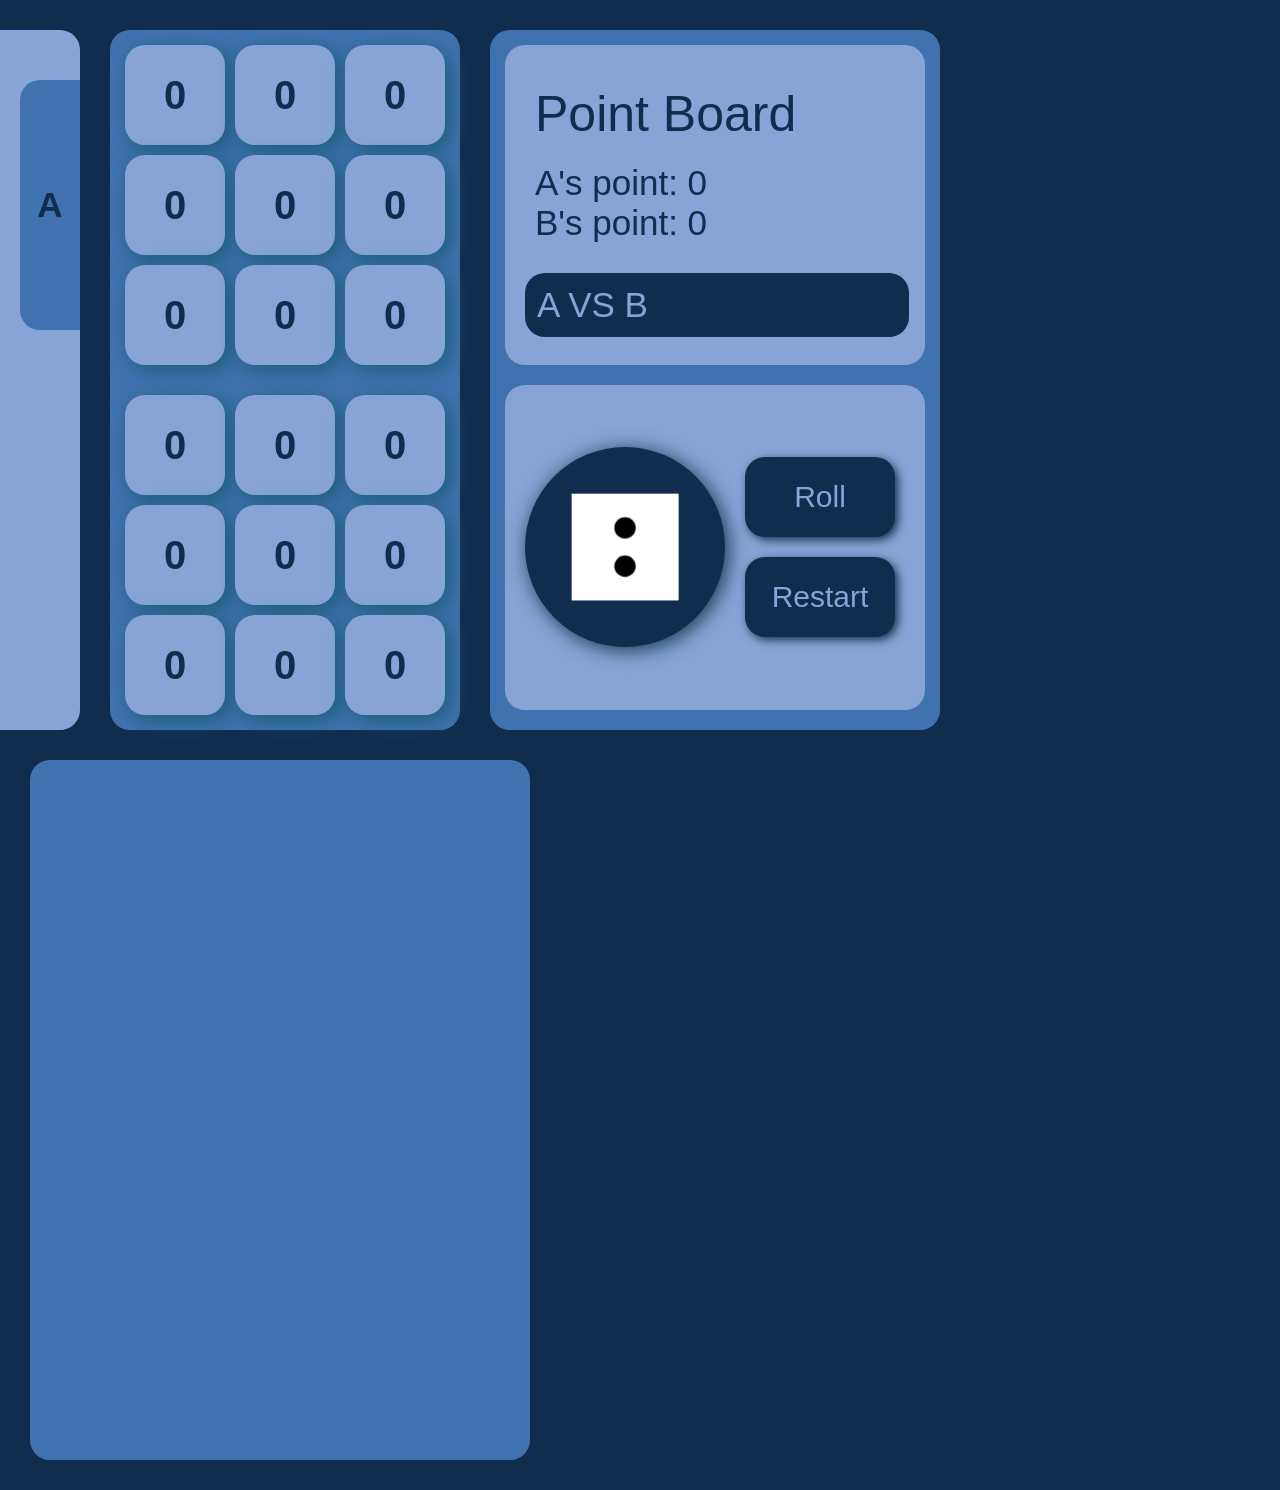
==== game.html @ e393f09f "Add files via upload" ====
<!DOCTYPE html>
<html lang="en">

<head>
    <meta charset="UTF-8">
    <meta http-equiv="X-UA-Compatible" content="IE=edge">
    <meta name="viewport" content="width=device-width, initial-scale=1.0">
    <title>Document</title>
    <script src="game.js"></script>
    <script src="dice.js"></script>
    <link rel="stylesheet" href="css/game.css">
</head>

<body>
    <!-- 主界面 -->
    <div class="main">
        <!-- 左部状态栏 提示当前是谁的回合 -->
        <div class="bar">
            <button class="whoround" id="who_A">A</button>
            <button class="whoround" id="who_B"></button>
        </div>
        <!-- 棋盘 -->
        <div class="playboard">
            <div class="A">
                <ul>
                    <li><button id="A_1" onclick="put_num_A(id,0,0)">0</button></li>
                    <li><button id="A_2" onclick="put_num_A(id,0,1)">0</button></li>
                    <li><button id="A_3" onclick="put_num_A(id,0,2)">0</button></li>
                    <li><button id="A_4" onclick="put_num_A(id,1,0)">0</button></li>
                    <li><button id="A_5" onclick="put_num_A(id,1,1)">0</button></li>
                    <li><button id="A_6" onclick="put_num_A(id,1,2)">0</button></li>
                    <li><button id="A_7" onclick="put_num_A(id,2,0)">0</button></li>
                    <li><button id="A_8" onclick="put_num_A(id,2,1)">0</button></li>
                    <li><button id="A_9" onclick="put_num_A(id,2,2)">0</button></li>
                </ul>
            </div>
            <div class="B">
                <ul>
                    <li><button id="B_1" onclick="put_num_B(id,0,0)">0</button></li>
                    <li><button id="B_2" onclick="put_num_B(id,0,1)">0</button></li>
                    <li><button id="B_3" onclick="put_num_B(id,0,2)">0</button></li>
                    <li><button id="B_4" onclick="put_num_B(id,1,0)">0</button></li>
                    <li><button id="B_5" onclick="put_num_B(id,1,1)">0</button></li>
                    <li><button id="B_6" onclick="put_num_B(id,1,2)">0</button></li>
                    <li><button id="B_7" onclick="put_num_B(id,2,0)">0</button></li>
                    <li><button id="B_8" onclick="put_num_B(id,2,1)">0</button></li>
                    <li><button id="B_9" onclick="put_num_B(id,2,2)">0</button></li>
                </ul>
            </div>
        </div>
        <!-- 中部操作栏 -->
        <div class="operate">
            <div class="pointboard">
                <div class="round">Point Board</div>
                <div class="point">
                    <span>A's point: </span><span id="ap">0</span>
                </div>
                <div class="point">
                    <span>B's point: </span><span id="bp">0</span>
                </div>
                <div class="window" id="window">
                    A VS B
                </div>
            </div>
            <div class="touzi">
                <div id="area"></div>
                <div id="operation">
                    <button id="roll">Roll</button>
                    <br>
                    <button id="restart" onclick="restart()">Restart</button>
                </div>
                <script src="dice.js"></script>
                <script>
                    function g(id) {
                        return document.getElementById(id)
                    }

                    function on(dom, event, func) {
                        if (dom.addEventListener) {
                            dom.addEventListener(event, func, false)
                        } else {
                            dom.attachEvent('on' + event, func)
                        }
                    }

                    var myDice = dice(document.getElementById('area'), {
                        edgeLength: 100,
                        radius: 0,
                        hasShadow: false,
                        shadowTop: 90,
                        keepAnimationTime: 1000,
                        onKeepAnimationEnd: function(result) {
                            console.log('onKeepAnimationEnd,result:' + result + ',time:' + (new Date).getTime())
                        },
                        onEndAnimationEnd: function(result) {
                            console.log('onEndAnimationEnd,result:' + result + ',time:' + (new Date).getTime())
                        }
                    })
                    on(g('roll'), 'click', function() {
                        if (throw_chance == 0) {
                            x = document.getElementById("window");
                            x.innerHTML = "还没选定位置！！";
                        } else {
                            throw_chance = 0;
                            NUM = Math.floor(Math.random() * 6) + 1;
                            myDice.roll(NUM)
                            place = 1;
                        }
                    })
                </script>
            </div>
        </div>
    </div>
    <div class="right">

    </div>
</body>

</html>
---- css/game.css ----
* {
    margin: 0;
    padding: 0;
}

li {
    list-style: none;
}

a {
    text-decoration: none;
}

.clearfix:before,
.clearfix:after {
    content: "";
    display: table;
}

.clearfix:after {
    clear: both;
}

body {
    background-color: #112d4e;
}

.main {
    display: block;
    float: left;
    height: 730px;
    width: 940px;
}

.bar {
    display: block;
    float: left;
    background-color: #88a4d6;
    height: 700px;
    width: 80px;
    margin-top: 30px;
    border-radius: 0 20px 20px 0;
}

.whoround {
    height: 250px;
    width: 60px;
    margin-left: 20px;
    border-radius: 20px 0 0 20px;
    border: 0;
    font-size: 35px;
    font-weight: bold;
    color: #112d4e;
    font-family: 'Franklin Gothic Medium', 'Arial Narrow', Arial, sans-serif;
}

#who_A {
    background-color: #3f72af;
    margin-top: 50px;
}

#who_B {
    margin-top: 100px;
    background-color: rgba(255, 255, 255, 0);
}

.playboard {
    display: block;
    float: left;
    margin: 30px;
    height: 700px;
    width: 350px;
    border-radius: 20px;
    background-color: #3f72af;
}

.playboard button:active {
    transform: scale(0.95);
    box-shadow: 3px 2px 22px 1px rgba(0, 0, 0, 0.24);
}

.A {
    height: 330px;
    width: 330px;
    margin: 0 auto;
    margin-top: 10px;
}

.B {
    height: 330px;
    width: 330px;
    margin: 0 auto;
    margin-top: 20px;
}

.playboard li {
    display: block;
    float: left;
}

.playboard button {
    height: 100px;
    width: 100px;
    margin: 5px;
    background-color: #88a4d6;
    border: 0px;
    border-radius: 20px;
    box-shadow: 5px 5px 20px rgb(27, 92, 122);
    font-size: 40px;
    font-weight: bolder;
    color: #112d4e;
}

.operate {
    display: block;
    float: left;
    height: 700px;
    width: 450px;
    background-color: #3f72af;
    border-radius: 20px;
    margin-top: 30px;
}

.pointboard {
    height: 280px;
    width: 400px;
    background-color: #88a4d6;
    color: #112d4e;
    margin: 0 auto;
    margin-top: 15px;
    margin-bottom: 20px;
    padding-top: 40px;
    padding-left: 20px;
    border-radius: 20px;
    font-size: 50px;
    font-family: 'Franklin Gothic Medium', 'Arial Narrow', Arial, sans-serif;
}

.point {
    margin-left: 10px;
    font-size: 35px;
}

.round {
    margin-left: 10px;
    margin-bottom: 20px;
}

.window {
    height: 40px;
    width: 360px;
    margin-top: 30px;
    background-color: #112d4e;
    font-size: 35px;
    padding: 12px;
    color: #88a4d6;
    border-radius: 20px;
}

.touzi {
    height: 325px;
    width: 420px;
    background-color: #88a4d6;
    color: #112d4e;
    margin: 0 auto;
    border-radius: 20px;
    margin-top: 20px;
    font-weight: bold;
}

.touzi button {
    background-color: #112d4e;
}

#area {
    display: block;
    float: left;
    height: 200px;
    width: 200px;
    border-radius: 100px;
    margin: 0 auto;
    background-color: #112d4e;
    margin: 0 20px;
    margin-top: 62px;
    box-shadow: 3px 3px 20px rgb(16, 55, 73);
}

#operation {
    display: block;
    float: left;
    height: 160px;
    width: 150px;
    text-align: center;
    margin-top: 72px;
}

#roll,
#restart {
    height: 80px;
    width: 150px;
    border-radius: 20px;
    border: 0px;
    color: #88a4d6;
    font-size: 30px;
    margin-bottom: 20px;
    box-shadow: 3px 3px 10px rgb(16, 55, 73);
}

.touzi button:active {
    transform: scale(0.98);
    box-shadow: 3px 2px 22px 1px rgba(0, 0, 0, 0.24);
}

.right {
    float: left;
    height: 700px;
    width: 500px;
    background-color: #3f72af;
    margin: 30px;
    border-radius: 20px;
}
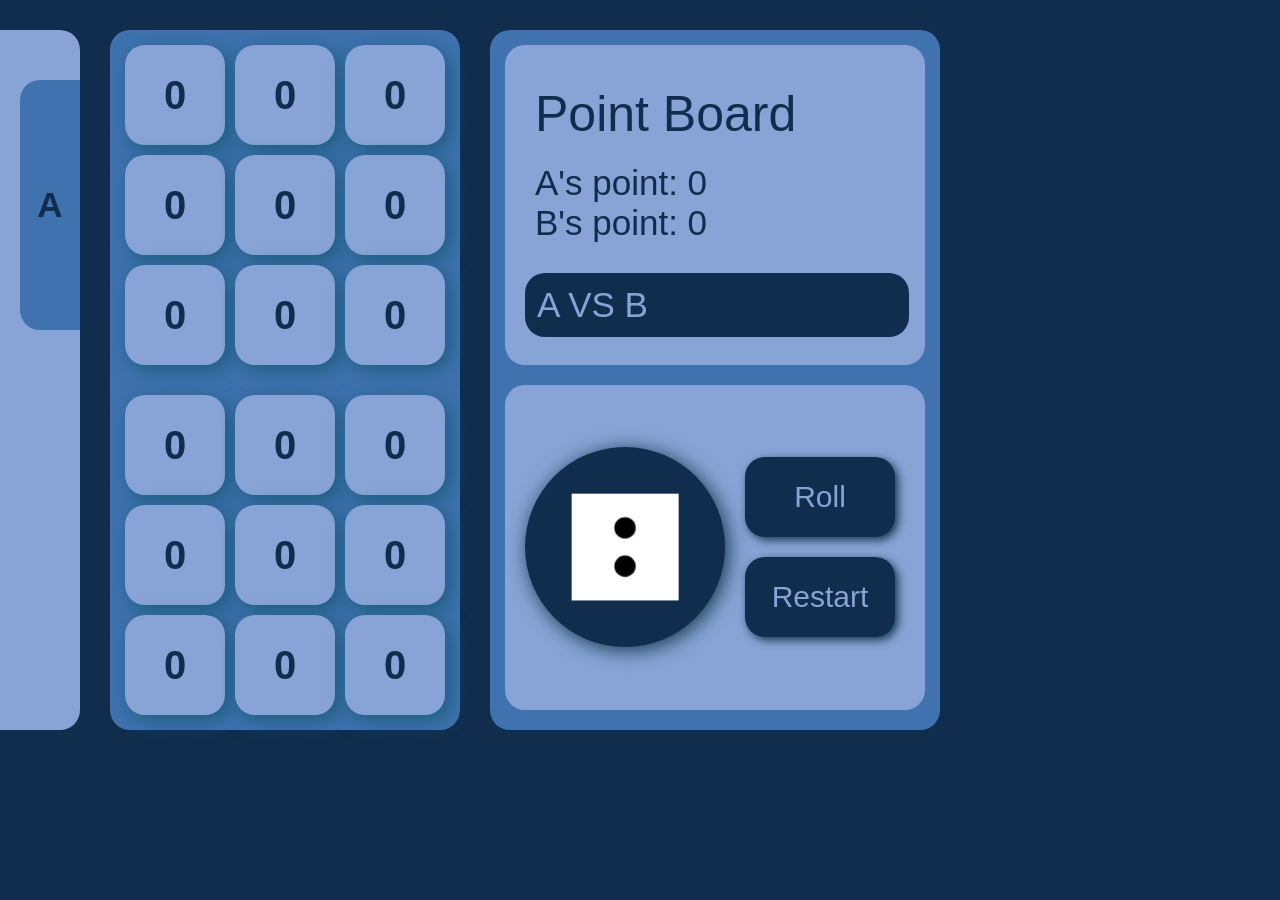
==== commit 35a682d0: "Add files via upload" ====
--- a/game.html
+++ b/game.html
@@ -111,9 +111,9 @@
             </div>
         </div>
     </div>
-    <div class="right">
+    <!-- <div class="right">
 
-    </div>
+    </div> -->
 </body>
 
 </html>
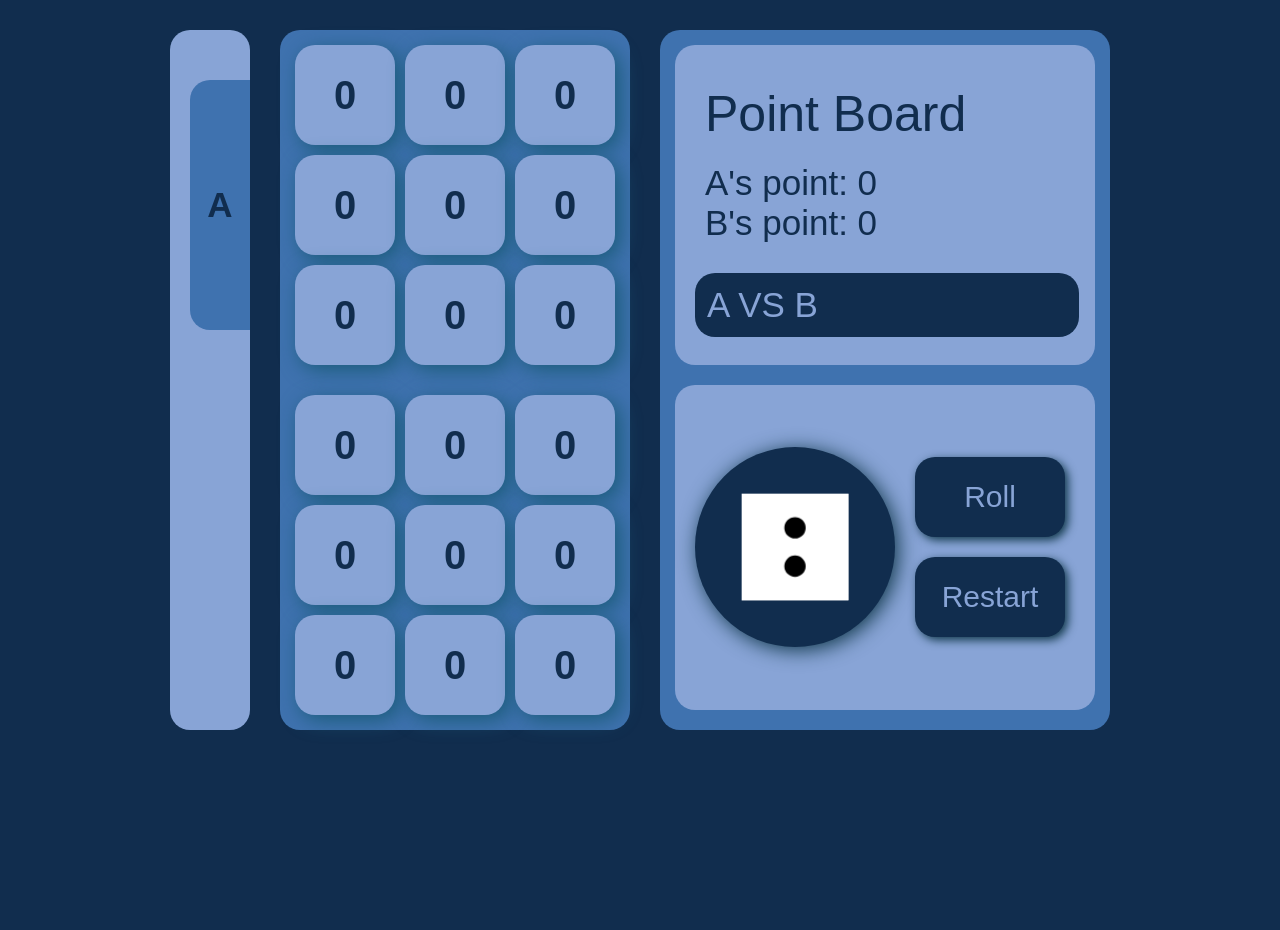
==== commit 6b77a214: "Add files via upload" ====
--- a/game.html
+++ b/game.html
@@ -12,6 +12,14 @@
 </head>
 
 <body>
+    <!-- 悬浮窗 -->
+    <div class="float_window" id="light">
+        <p id="result">Player Win !!</p>
+        <div class="fw_op">
+            <button onclick="closeDialog();restart();">Restart</button>
+            <button onclick="window.location.href='index.html'">Menu</button>
+        </div>   
+    </div>
     <!-- 主界面 -->
     <div class="main">
         <!-- 左部状态栏 提示当前是谁的回合 -->
--- a/css/game.css
+++ b/css/game.css
@@ -1,6 +1,8 @@
 * {
     margin: 0;
     padding: 0;
+    transition-property: all;
+    transition-duration: 0.3s;
 }
 
 li {
@@ -24,12 +26,52 @@
 body {
     background-color: #112d4e;
 }
-
+.float_window{
+    display: none; 
+    position: absolute; 
+    height: 200px;
+    width: 400px;
+    left:38%;
+    top: 30%;
+    font-family: 'Franklin Gothic Medium', 'Arial Narrow', Arial, sans-serif;
+    border: 15px solid #112d4e; 
+    border-radius: 20px;
+    background-color:#3f72af; 
+    padding-top: 35px;
+    z-index:1002; 
+    overflow: auto; 
+    text-align: center;
+    box-shadow: 0px 0px 1000px 1000px rgba(125, 181, 211, 0.335);
+}
+.float_window p{
+    font-size: 45px;
+    font-weight:bold;
+    color: #112d4e;
+
+}
+.float_window button{
+    height: 80px;
+    width: 140px;
+    border-radius: 20px;
+    border: 0px;
+    background-color: #88a4d6;
+    color: #112d4e;
+    font-weight: 800;
+    font-size: 23px;
+    margin-right: 20px;
+    box-shadow: 3px 3px 10px rgb(16, 55, 73);
+}
+.fw_op{
+    height: 80px;
+    width: 330px;
+    margin-left: 48px;
+    margin-top: 20px;
+}
 .main {
-    display: block;
-    float: left;
     height: 730px;
     width: 940px;
+    margin: 0 auto;
+    margin-bottom: 200px;
 }
 
 .bar {
@@ -39,7 +81,7 @@
     height: 700px;
     width: 80px;
     margin-top: 30px;
-    border-radius: 0 20px 20px 0;
+    border-radius: 20px;
 }
 
 .whoround {
